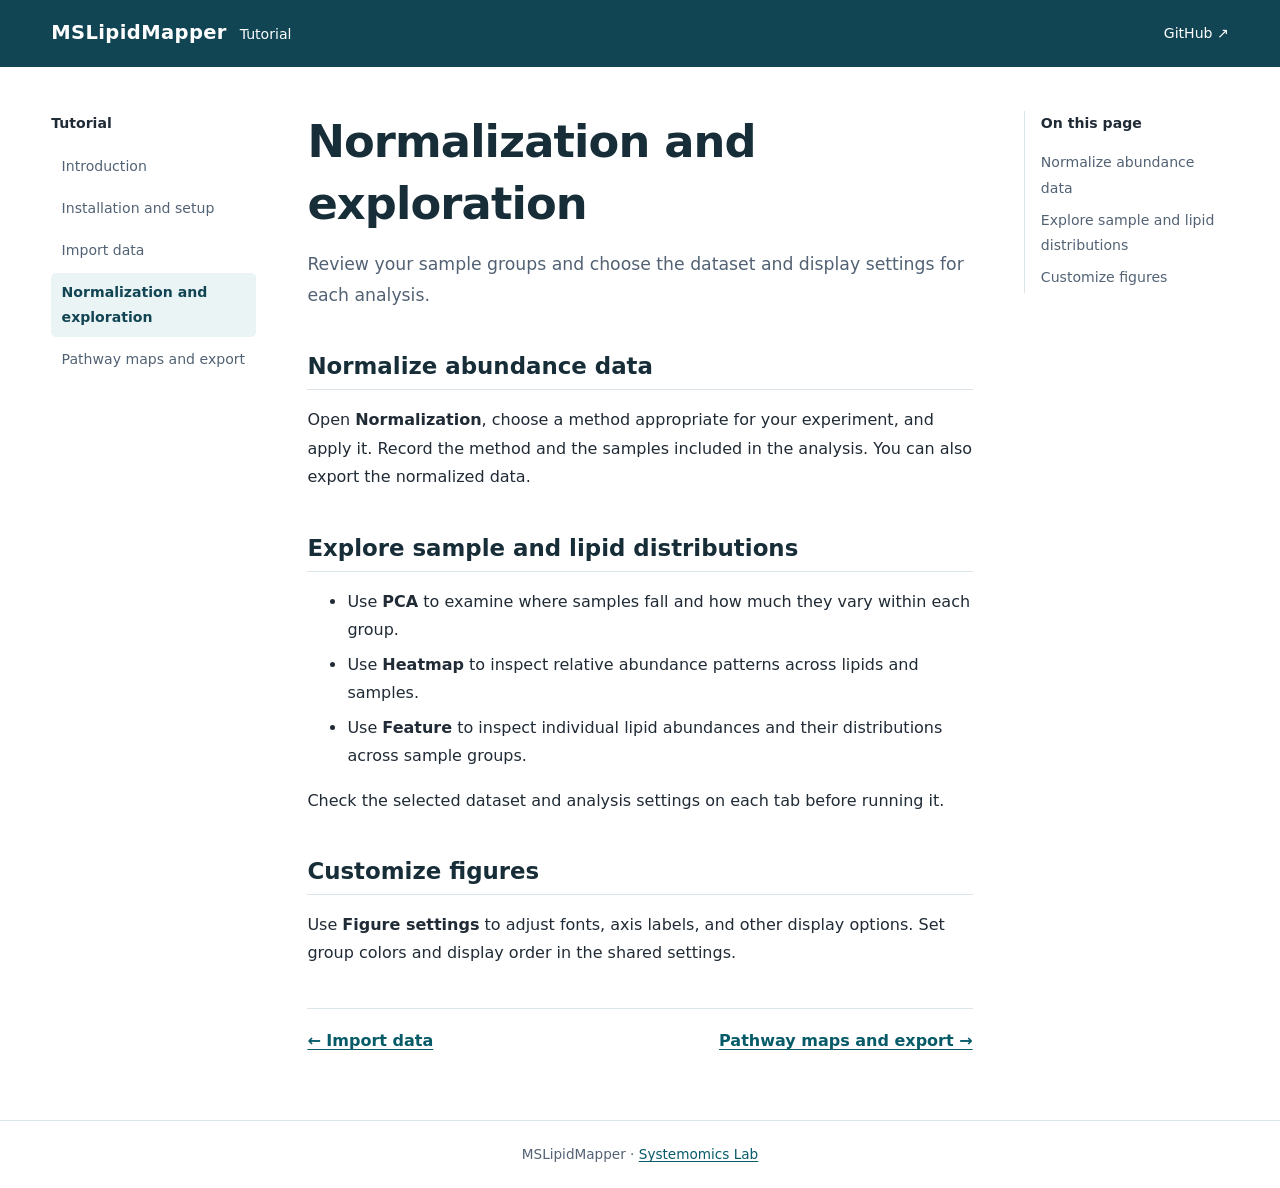
==== analysis.html @ e94085a9 "Add files via upload" ====
<!doctype html>
<html lang="en">
<head>
<meta charset="utf-8">
<meta name="viewport" content="width=device-width, initial-scale=1">
<meta name="description" content="Review your sample groups and choose the dataset and display settings for each analysis.">
<title>Normalization and exploration | MSLipidMapper Tutorial</title>
<link rel="stylesheet" href="assets/site.css">
</head>
<body>
<a class="skip" href="#content">Skip to main content</a>
<header><div class="top"><a class="brand" href="index.html"><strong>MSLipidMapper</strong><span>Tutorial</span></a><a class="source" href="https://github.com/systemsomicslab/MSLipidMapper">GitHub ↗</a></div></header>
<div class="layout">
<nav class="chapters" aria-label="Chapters"><p>Tutorial</p><a href="index.html">Introduction</a>
<a href="setup.html">Installation and setup</a>
<a href="import.html">Import data</a>
<a href="analysis.html" aria-current="page">Normalization and exploration</a>
<a href="pathway.html">Pathway maps and export</a></nav>
<main id="content">
<h1>Normalization and exploration</h1>
<p class="lead">Review your sample groups and choose the dataset and display settings for each analysis.</p>
<section aria-labelledby="normalize"><h2 id="normalize">Normalize abundance data</h2><p>Open <strong>Normalization</strong>, choose a method appropriate for your experiment, and apply it. Record the method and the samples included in the analysis. You can also export the normalized data.</p></section>
<section aria-labelledby="explore"><h2 id="explore">Explore sample and lipid distributions</h2><ul><li>Use <strong>PCA</strong> to examine where samples fall and how much they vary within each group.</li><li>Use <strong>Heatmap</strong> to inspect relative abundance patterns across lipids and samples.</li><li>Use <strong>Feature</strong> to inspect individual lipid abundances and their distributions across sample groups.</li></ul><p>Check the selected dataset and analysis settings on each tab before running it.</p></section>
<section aria-labelledby="figures"><h2 id="figures">Customize figures</h2><p>Use <strong>Figure settings</strong> to adjust fonts, axis labels, and other display options. Set group colors and display order in the shared settings.</p></section>
<nav class="pager" aria-label="Previous and next chapters"><a href="import.html">← Import data</a><a href="pathway.html">Pathway maps and export →</a></nav>
</main>
<nav class="toc" aria-label="Page contents"><p>On this page</p><a href="#normalize">Normalize abundance data</a>
<a href="#explore">Explore sample and lipid distributions</a>
<a href="#figures">Customize figures</a></nav>
</div>
<footer>MSLipidMapper · <a href="https://github.com/systemsomicslab">Systemomics Lab</a></footer>
</body>
</html>
---- assets/site.css ----
:root{color-scheme:light;--ink:#202b36;--muted:#526274;--brand:#075b69;--deep:#124554;--line:#dbe4e8;--tint:#eaf4f5}
*{box-sizing:border-box}
html{scroll-padding-top:1.5rem}
body{margin:0;color:var(--ink);background:#fff;font-family:system-ui,sans-serif;font-size:16px;line-height:1.78;overflow-wrap:anywhere}
a{color:var(--brand);text-underline-offset:.18em}
a:hover{text-decoration-thickness:2px}
a:focus-visible{outline:2px solid currentColor;outline-offset:3px}
header{background:var(--deep);color:#fff}
.top{max-width:1400px;margin:auto;padding:1rem clamp(1rem,4vw,3.5rem);display:flex;align-items:center;justify-content:space-between;gap:1rem}
.top a{color:inherit;text-decoration:none}
.brand{display:flex;align-items:baseline;flex-wrap:wrap;gap:0 .8rem}
.brand strong{font-size:1.22rem;letter-spacing:.02em}
.brand span,.source{font-size:.88rem}
.layout{display:grid;grid-template-columns:205px minmax(0,1fr) 205px;gap:clamp(1.6rem,4vw,4rem);max-width:1400px;margin:auto;padding:2.75rem clamp(1rem,4vw,3.5rem) 4rem;align-items:start}
.chapters,.toc{position:sticky;top:1.5rem;font-size:.88rem}
.chapters p,.toc p{font-weight:700;margin:0 0 .7rem;color:var(--ink)}
.chapters a,.toc a{display:block;text-decoration:none;color:var(--muted)}
.chapters a{padding:.45rem .65rem;margin-bottom:.16rem;border-radius:5px}
.chapters a[aria-current]{color:var(--deep);background:var(--tint);font-weight:700}
.chapters a:hover,.toc a:hover{color:var(--brand);text-decoration:underline}
.toc{border-left:1px solid var(--line);padding-left:1rem}
.toc a{padding:.22rem 0}
h1,h2{line-height:1.4;color:#172d38}
h1{font-size:clamp(1.85rem,3.6vw,2.8rem);margin:0 0 .8rem;letter-spacing:-.02em}
.lead{font-size:1.08rem;color:var(--muted);margin:0}
section{margin-top:2.5rem}
h2{font-size:1.43rem;margin:0 0 .9rem;padding-bottom:.43rem;border-bottom:1px solid var(--line)}
figure{margin:1.2rem 0}
figure a{display:block}
img{display:block;width:100%;height:auto;border:1px solid var(--line);border-radius:6px}
figcaption{font-size:.84rem;color:var(--muted);margin-top:.45rem}
li+li{margin-top:.38rem}
.workflow{padding-left:1.6rem}
.workflow li{padding:.35rem 0}
.workflow a{font-weight:700}
.workflow span{display:block;color:var(--muted)}
pre{background:#f2f6f7;border:1px solid var(--line);border-radius:6px;padding:1rem;overflow:auto;white-space:pre}
code{font-family:"Cascadia Code",Consolas,monospace;font-size:.9em}
:not(pre)>code{background:#f2f6f7;padding:.1em .27em;border-radius:3px}
.pager{display:flex;justify-content:space-between;gap:1rem;border-top:1px solid var(--line);padding-top:1.15rem;margin-top:2.5rem;font-weight:650}
footer{text-align:center;padding:1.35rem;border-top:1px solid var(--line);font-size:.85rem;color:var(--muted)}
.skip{position:absolute;left:.5rem;top:.5rem;transform:translateY(-200%);background:white;padding:.4rem .8rem;z-index:1}
.skip:focus{transform:none}
@media(max-width:1100px){.layout{grid-template-columns:170px minmax(0,1fr) 145px;gap:1.6rem}}
@media(max-width:860px){.layout{grid-template-columns:160px minmax(0,1fr)}.toc{grid-column:2;grid-row:1;position:static}.chapters{grid-row:1 / span 2}main{grid-column:2}}
@media(max-width:590px){.layout{display:flex;flex-direction:column;align-items:stretch;padding-top:1.15rem;gap:1.2rem}.chapters{position:static;padding-bottom:.65rem;border-bottom:1px solid var(--line)}.chapters p{margin-bottom:.25rem}.chapters a{display:inline-block;padding:.3rem .5rem}.toc{order:1}main{order:2}.top{padding:.8rem 1rem}.pager{font-size:.9rem}}
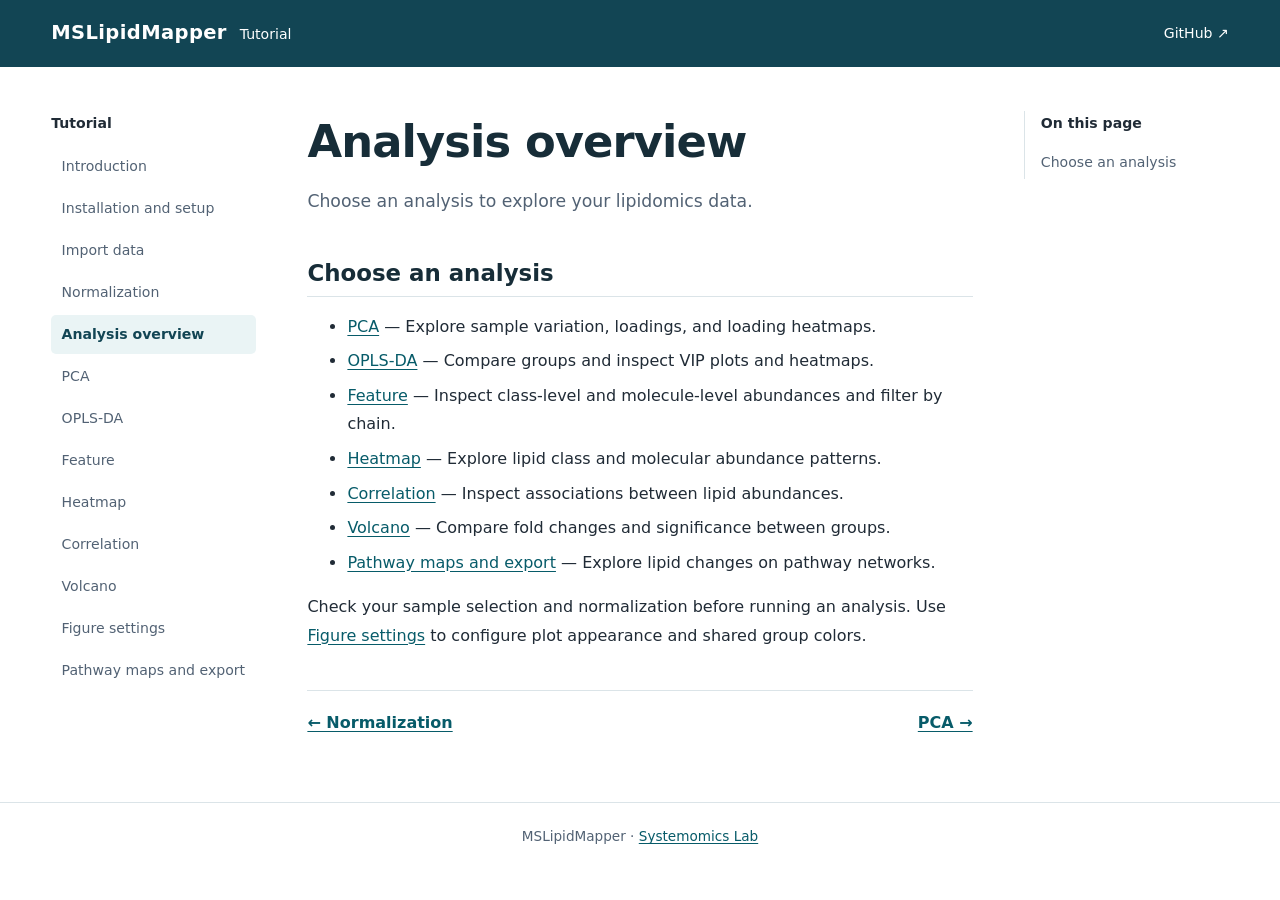
==== commit 9382c6c8: "Update English tutorials and screenshots" ====
--- a/analysis.html
+++ b/analysis.html
@@ -1,33 +1,40 @@
-<!doctype html>
-<html lang="en">
-<head>
-<meta charset="utf-8">
-<meta name="viewport" content="width=device-width, initial-scale=1">
-<meta name="description" content="Review your sample groups and choose the dataset and display settings for each analysis.">
-<title>Normalization and exploration | MSLipidMapper Tutorial</title>
-<link rel="stylesheet" href="assets/site.css">
-</head>
-<body>
-<a class="skip" href="#content">Skip to main content</a>
-<header><div class="top"><a class="brand" href="index.html"><strong>MSLipidMapper</strong><span>Tutorial</span></a><a class="source" href="https://github.com/systemsomicslab/MSLipidMapper">GitHub ↗</a></div></header>
-<div class="layout">
-<nav class="chapters" aria-label="Chapters"><p>Tutorial</p><a href="index.html">Introduction</a>
-<a href="setup.html">Installation and setup</a>
-<a href="import.html">Import data</a>
-<a href="analysis.html" aria-current="page">Normalization and exploration</a>
-<a href="pathway.html">Pathway maps and export</a></nav>
-<main id="content">
-<h1>Normalization and exploration</h1>
-<p class="lead">Review your sample groups and choose the dataset and display settings for each analysis.</p>
-<section aria-labelledby="normalize"><h2 id="normalize">Normalize abundance data</h2><p>Open <strong>Normalization</strong>, choose a method appropriate for your experiment, and apply it. Record the method and the samples included in the analysis. You can also export the normalized data.</p></section>
-<section aria-labelledby="explore"><h2 id="explore">Explore sample and lipid distributions</h2><ul><li>Use <strong>PCA</strong> to examine where samples fall and how much they vary within each group.</li><li>Use <strong>Heatmap</strong> to inspect relative abundance patterns across lipids and samples.</li><li>Use <strong>Feature</strong> to inspect individual lipid abundances and their distributions across sample groups.</li></ul><p>Check the selected dataset and analysis settings on each tab before running it.</p></section>
-<section aria-labelledby="figures"><h2 id="figures">Customize figures</h2><p>Use <strong>Figure settings</strong> to adjust fonts, axis labels, and other display options. Set group colors and display order in the shared settings.</p></section>
-<nav class="pager" aria-label="Previous and next chapters"><a href="import.html">← Import data</a><a href="pathway.html">Pathway maps and export →</a></nav>
-</main>
-<nav class="toc" aria-label="Page contents"><p>On this page</p><a href="#normalize">Normalize abundance data</a>
-<a href="#explore">Explore sample and lipid distributions</a>
-<a href="#figures">Customize figures</a></nav>
-</div>
-<footer>MSLipidMapper · <a href="https://github.com/systemsomicslab">Systemomics Lab</a></footer>
-</body>
+<!doctype html>
+<html lang="en">
+<head>
+<meta charset="utf-8">
+<meta name="viewport" content="width=device-width, initial-scale=1">
+<meta name="description" content="Choose an analysis to explore your lipidomics data.">
+<title>Analysis overview | MSLipidMapper Tutorial</title>
+<link rel="stylesheet" href="assets/site.css">
+</head>
+<body>
+<a class="skip" href="#content">Skip to main content</a>
+<header><div class="top"><a class="brand" href="index.html"><strong>MSLipidMapper</strong><span>Tutorial</span></a><a class="source" href="https://github.com/systemsomicslab/MSLipidMapper">GitHub ↗</a></div></header>
+<div class="layout">
+<nav class="chapters" aria-label="Chapters"><p>Tutorial</p><a href="index.html">Introduction</a>
+<a href="setup.html">Installation and setup</a>
+<a href="import.html">Import data</a>
+<a href="normalization.html">Normalization</a>
+<a href="analysis.html" aria-current="page">Analysis overview</a>
+<a href="pca.html">PCA</a>
+<a href="oplsda.html">OPLS-DA</a>
+<a href="feature.html">Feature</a>
+<a href="heatmap.html">Heatmap</a>
+<a href="correlation.html">Correlation</a>
+<a href="volcano.html">Volcano</a>
+<a href="figure-settings.html">Figure settings</a>
+<a href="pathway.html">Pathway maps and export</a>
+</nav>
+<main id="content">
+<h1>Analysis overview</h1>
+<p class="lead">Choose an analysis to explore your lipidomics data.</p>
+<section aria-labelledby="choose-analysis"><h2 id="choose-analysis">Choose an analysis</h2>
+<ul><li><a href="pca.html">PCA</a> — Explore sample variation, loadings, and loading heatmaps.</li><li><a href="oplsda.html">OPLS-DA</a> — Compare groups and inspect VIP plots and heatmaps.</li><li><a href="feature.html">Feature</a> — Inspect class-level and molecule-level abundances and filter by chain.</li><li><a href="heatmap.html">Heatmap</a> — Explore lipid class and molecular abundance patterns.</li><li><a href="correlation.html">Correlation</a> — Inspect associations between lipid abundances.</li><li><a href="volcano.html">Volcano</a> — Compare fold changes and significance between groups.</li><li><a href="pathway.html">Pathway maps and export</a> — Explore lipid changes on pathway networks.</li></ul>
+<p>Check your sample selection and normalization before running an analysis. Use <a href="figure-settings.html">Figure settings</a> to configure plot appearance and shared group colors.</p></section>
+<nav class="pager" aria-label="Previous and next chapters"><a href="normalization.html">← Normalization</a><a href="pca.html">PCA →</a></nav>
+</main>
+<nav class="toc" aria-label="Page contents"><p>On this page</p><a href="#choose-analysis">Choose an analysis</a></nav>
+</div>
+<footer>MSLipidMapper · <a href="https://github.com/systemsomicslab">Systemomics Lab</a></footer>
+</body>
 </html>
--- a/assets/site.css
+++ b/assets/site.css
@@ -43,4 +43,15 @@
 .skip:focus{transform:none}
 @media(max-width:1100px){.layout{grid-template-columns:170px minmax(0,1fr) 145px;gap:1.6rem}}
 @media(max-width:860px){.layout{grid-template-columns:160px minmax(0,1fr)}.toc{grid-column:2;grid-row:1;position:static}.chapters{grid-row:1 / span 2}main{grid-column:2}}
-@media(max-width:590px){.layout{display:flex;flex-direction:column;align-items:stretch;padding-top:1.15rem;gap:1.2rem}.chapters{position:static;padding-bottom:.65rem;border-bottom:1px solid var(--line)}.chapters p{margin-bottom:.25rem}.chapters a{display:inline-block;padding:.3rem .5rem}.toc{order:1}main{order:2}.top{padding:.8rem 1rem}.pager{font-size:.9rem}}+@media(max-width:590px){.layout{display:flex;flex-direction:column;align-items:stretch;padding-top:1.15rem;gap:1.2rem}.chapters{position:static;padding-bottom:.65rem;border-bottom:1px solid var(--line)}.chapters p{margin-bottom:.25rem}.chapters a{display:inline-block;padding:.3rem .5rem}.toc{order:1}main{order:2}.top{padding:.8rem 1rem}.pager{font-size:.9rem}}
+/* Import tutorial tables and screenshot spaces */
+.table-scroll{overflow-x:auto}
+table{width:100%;border-collapse:collapse;margin:1rem 0;font-size:.94rem}
+th,td{text-align:left;vertical-align:top;border-bottom:1px solid var(--line);padding:.65rem}
+th{background:var(--tint)}
+h3{font-size:1.12rem;margin:1.6rem 0 .6rem}
+.screenshot{margin:1.5rem 0}
+.screenshot-placeholder{min-height:280px;aspect-ratio:16/9;border:2px dashed #91aeb5;border-radius:6px;background:#f2f7f8;display:flex;flex-direction:column;align-items:center;justify-content:center;gap:.7rem;padding:1.5rem;text-align:center;color:#405962}
+.screenshot-placeholder strong{font-size:1.05rem}
+.screenshot-placeholder span{max-width:34rem;font-size:.93rem}
+@media(max-width:590px){.screenshot-placeholder{min-height:220px}}
